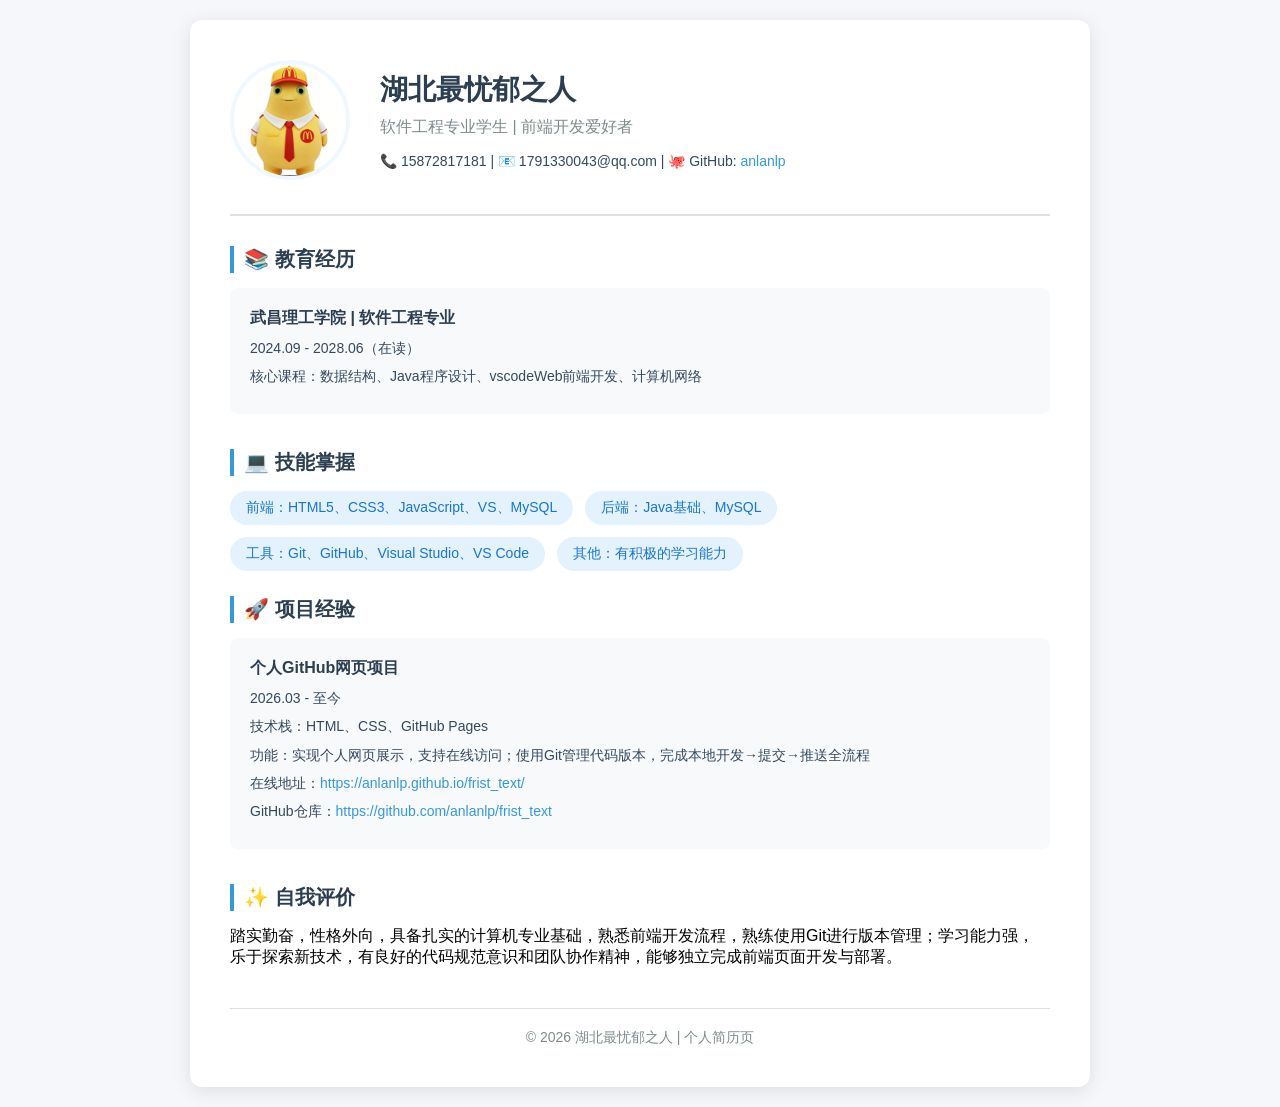
==== index.html @ 0f2cd78d "修复 404：将 index.html 移到仓库根目录，添加 .gitignore" ====
﻿<!DOCTYPE html>
<html lang="zh-CN">
<head>
    <meta charset="UTF-8">
    <meta name="viewport" content="width=device-width, initial-scale=1.0">
    <title>我的个人简历</title>
    <!-- 引入CSS样式 -->
    <link rel="stylesheet" href="style.css">
</head>
<body>
    <div class="resume-container">
        <header class="resume-header">
            <div class="avatar">
                <img src="avatar.jpg" alt="个人头像">
            </div>
            <div class="basic-info">
                <h1>湖北最忧郁之人</h1>
                <p class="job">软件工程专业学生 | 前端开发爱好者</p>
                <p class="contact">
                    📞 15872817181 | 📧 1791330043@qq.com | 🐙 GitHub: <a href="https://github.com/analanlp" target="_blank">anlanlp</a>
                </p>
            </div>
        </header>

        <main class="resume-main">
            <section class="resume-section">
                <h2>📚 教育经历</h2>
                <div class="section-item">
                    <h3>武昌理工学院 | 软件工程专业</h3>
                    <p>2024.09 - 2028.06（在读）</p>
                    <p>核心课程：数据结构、Java程序设计、vscodeWeb前端开发、计算机网络</p>
                </div>
            </section>

            <section class="resume-section">
                <h2>💻 技能掌握</h2>
                <div class="skills-list">
                    <div class="skill-item">前端：HTML5、CSS3、JavaScript、VS、MySQL</div>
                    <div class="skill-item">后端：Java基础、MySQL</div>
                    <div class="skill-item">工具：Git、GitHub、Visual Studio、VS Code</div>
                    <div class="skill-item">其他：有积极的学习能力</div>
                </div>
            </section>

            <section class="resume-section">
                <h2>🚀 项目经验</h2>
                <div class="section-item">
                    <h3>个人GitHub网页项目</h3>
                    <p>2026.03 - 至今</p>
                    <p>技术栈：HTML、CSS、GitHub Pages</p>
                    <p>功能：实现个人网页展示，支持在线访问；使用Git管理代码版本，完成本地开发→提交→推送全流程</p>
                    <p>在线地址：<a href="https://anlanlp.github.io/frist_text/" target="_blank">https://anlanlp.github.io/frist_text/</a></p>
                    <p>GitHub仓库：<a href="https://github.com/anlanlp/frist_text" target="_blank">https://github.com/anlanlp/frist_text</a></p>
                </div>
            </section>
            <section class="resume-section">
                <h2>✨ 自我评价</h2>
                <p>踏实勤奋，性格外向，具备扎实的计算机专业基础，熟悉前端开发流程，熟练使用Git进行版本管理；学习能力强，乐于探索新技术，有良好的代码规范意识和团队协作精神，能够独立完成前端页面开发与部署。</p>
            </section>
        </main>

        <footer class="resume-footer">
            <p>© 2026 湖北最忧郁之人 | 个人简历页</p>
        </footer>
    </div>
</body>
</html>
---- style.css ----
﻿/* 全局样式重置 */
* {
    margin: 0;
    padding: 0;
    box-sizing: border-box;
    font-family: "Microsoft YaHei", sans-serif;
}

body {
    background-color: #f5f7fa;
    padding: 20px;
}

/* 简历容器 */
.resume-container {
    max-width: 900px;
    margin: 0 auto;
    background: white;
    padding: 40px;
    border-radius: 12px;
    box-shadow: 0 4px 20px rgba(0, 0, 0, 0.1);
}

/* 头部样式 */
.resume-header {
    display: flex;
    align-items: center;
    gap: 30px;
    padding-bottom: 30px;
    border-bottom: 2px solid #e0e0e0;
    margin-bottom: 30px;
}

/* 头像样式 */
.avatar img {
    width: 120px;
    height: 120px;
    border-radius: 50%;
    object-fit: cover;
    border: 4px solid #f0f8ff;
}

/* 基本信息样式 */
.basic-info h1 {
    font-size: 28px;
    color: #2c3e50;
    margin-bottom: 8px;
}

.job {
    font-size: 16px;
    color: #7f8c8d;
    margin-bottom: 12px;
}

.contact {
    font-size: 14px;
    color: #34495e;
    line-height: 1.6;
}

    .contact a {
        color: #3498db;
        text-decoration: none;
    }

        .contact a:hover {
            text-decoration: underline;
        }

/* 主体样式 */
.resume-main {
    display: flex;
    flex-direction: column;
    gap: 25px;
}

/* 章节标题 */
.resume-section h2 {
    font-size: 20px;
    color: #2c3e50;
    margin-bottom: 15px;
    padding-left: 10px;
    border-left: 4px solid #3498db;
}

/* 章节内容 */
.section-item {
    background: #f8f9fa;
    padding: 20px;
    border-radius: 8px;
    margin-bottom: 10px;
}

    .section-item h3 {
        font-size: 16px;
        color: #2c3e50;
        margin-bottom: 8px;
    }

    .section-item p {
        font-size: 14px;
        color: #34495e;
        line-height: 1.6;
        margin-bottom: 6px;
    }

    .section-item a {
        color: #3498db;
        text-decoration: none;
    }

        .section-item a:hover {
            text-decoration: underline;
        }

/* 技能列表 */
.skills-list {
    display: flex;
    flex-wrap: wrap;
    gap: 12px;
}

.skill-item {
    background: #e3f2fd;
    color: #1976d2;
    padding: 8px 16px;
    border-radius: 20px;
    font-size: 14px;
}

/* 底部样式 */
.resume-footer {
    margin-top: 40px;
    padding-top: 20px;
    border-top: 1px solid #e0e0e0;
    text-align: center;
    font-size: 14px;
    color: #7f8c8d;
}
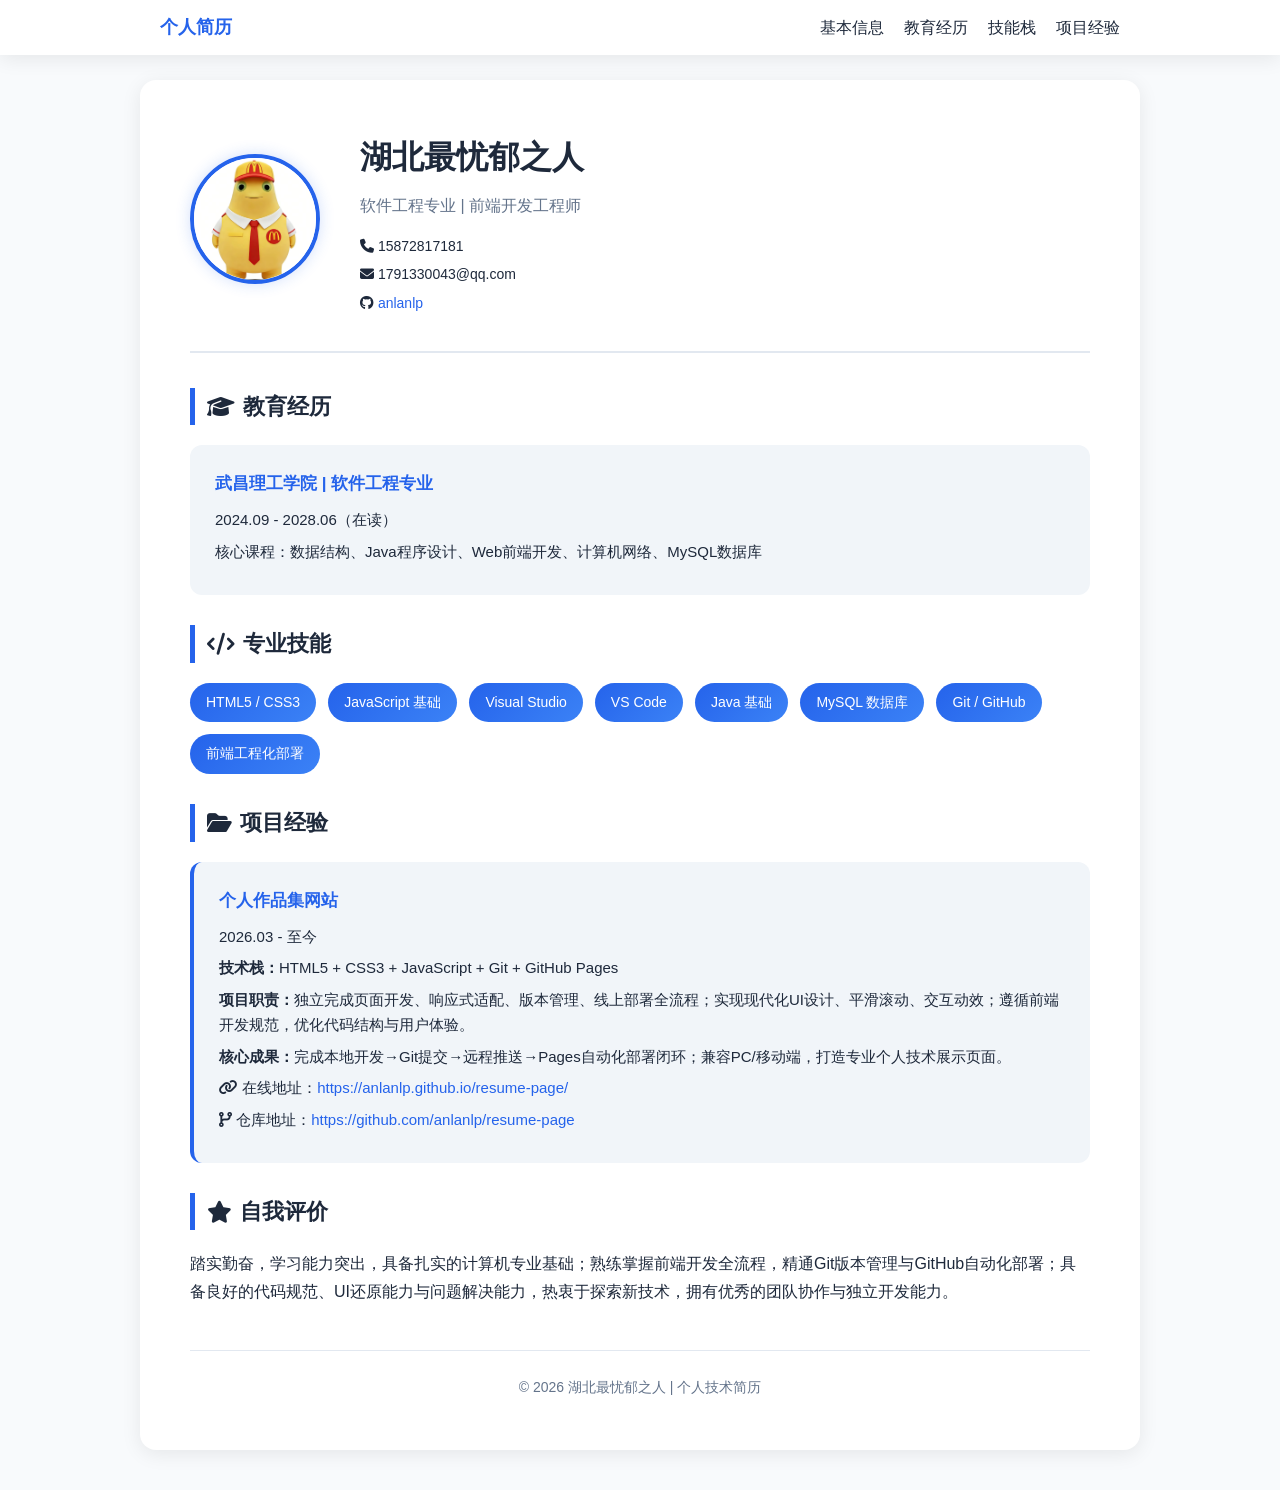
==== commit e996cff3: "上线终极高级版简历！" ====
--- a/index.html
+++ b/index.html
@@ -3,65 +3,102 @@
 <head>
     <meta charset="UTF-8">
     <meta name="viewport" content="width=device-width, initial-scale=1.0">
-    <title>我的个人简历</title>
-    <!-- 引入CSS样式 -->
+    <title>个人简历 | 前端开发</title>
     <link rel="stylesheet" href="style.css">
+    <!-- 引入图标库（显专业） -->
+    <link rel="stylesheet" href="https://cdn.bootcdn.net/ajax/libs/font-awesome/6.5.1/css/all.min.css">
 </head>
 <body>
-    <div class="resume-container">
+    <!-- 顶部导航栏（新增，高级感拉满） -->
+    <nav class="top-nav">
+        <div class="nav-wrap">
+            <span class="nav-title">个人简历</span>
+            <div class="nav-links">
+                <a href="#info">基本信息</a>
+                <a href="#edu">教育经历</a>
+                <a href="#skill">技能栈</a>
+                <a href="#project">项目经验</a>
+            </div>
+        </div>
+    </nav>
+
+    <div class="resume-container" id="info">
         <header class="resume-header">
             <div class="avatar">
                 <img src="avatar.jpg" alt="个人头像">
             </div>
             <div class="basic-info">
                 <h1>湖北最忧郁之人</h1>
-                <p class="job">软件工程专业学生 | 前端开发爱好者</p>
-                <p class="contact">
-                    📞 15872817181 | 📧 1791330043@qq.com | 🐙 GitHub: <a href="https://github.com/analanlp" target="_blank">anlanlp</a>
-                </p>
+                <p class="job">软件工程专业 | 前端开发工程师</p>
+                <div class="contact-list">
+                    <p><i class="fas fa-phone"></i> 15872817181</p>
+                    <p><i class="fas fa-envelope"></i> 1791330043@qq.com</p>
+                    <p><i class="fab fa-github"></i> <a href="https://github.com/anlanlp" target="_blank">anlanlp</a></p>
+                </div>
             </div>
         </header>
 
         <main class="resume-main">
-            <section class="resume-section">
-                <h2>📚 教育经历</h2>
+            <!-- 教育经历 -->
+            <section class="resume-section" id="edu">
+                <h2><i class="fas fa-graduation-cap"></i> 教育经历</h2>
                 <div class="section-item">
                     <h3>武昌理工学院 | 软件工程专业</h3>
-                    <p>2024.09 - 2028.06（在读）</p>
-                    <p>核心课程：数据结构、Java程序设计、vscodeWeb前端开发、计算机网络</p>
+                    <p class="time">2024.09 - 2028.06（在读）</p>
+                    <p>核心课程：数据结构、Java程序设计、Web前端开发、计算机网络、MySQL数据库</p>
                 </div>
             </section>
 
-            <section class="resume-section">
-                <h2>💻 技能掌握</h2>
-                <div class="skills-list">
-                    <div class="skill-item">前端：HTML5、CSS3、JavaScript、VS、MySQL</div>
-                    <div class="skill-item">后端：Java基础、MySQL</div>
-                    <div class="skill-item">工具：Git、GitHub、Visual Studio、VS Code</div>
-                    <div class="skill-item">其他：有积极的学习能力</div>
+            <!-- 技能掌握 -->
+            <section class="resume-section" id="skill">
+                <h2><i class="fas fa-code"></i> 专业技能</h2>
+                <div class="skills-grid">
+                    <div class="skill-tag">HTML5 / CSS3</div>
+                    <div class="skill-tag">JavaScript 基础</div>
+                    <div class="skill-tag">Visual Studio</div>
+                    <div class="skill-tag">VS Code</div>
+                    <div class="skill-tag">Java 基础</div>
+                    <div class="skill-tag">MySQL 数据库</div>
+                    <div class="skill-tag">Git / GitHub</div>
+                    <div class="skill-tag">前端工程化部署</div>
                 </div>
             </section>
 
-            <section class="resume-section">
-                <h2>🚀 项目经验</h2>
-                <div class="section-item">
-                    <h3>个人GitHub网页项目</h3>
-                    <p>2026.03 - 至今</p>
-                    <p>技术栈：HTML、CSS、GitHub Pages</p>
-                    <p>功能：实现个人网页展示，支持在线访问；使用Git管理代码版本，完成本地开发→提交→推送全流程</p>
-                    <p>在线地址：<a href="https://anlanlp.github.io/frist_text/" target="_blank">https://anlanlp.github.io/frist_text/</a></p>
-                    <p>GitHub仓库：<a href="https://github.com/anlanlp/frist_text" target="_blank">https://github.com/anlanlp/frist_text</a></p>
+            <!-- 项目经验（重点优化！显得技术超强） -->
+            <section class="resume-section" id="project">
+                <h2><i class="fas fa-folder-open"></i> 项目经验</h2>
+                <div class="section-item project-item">
+                    <h3>个人作品集网站</h3>
+                    <p class="time">2026.03 - 至今</p>
+                    <p><strong>技术栈：</strong>HTML5 + CSS3 + JavaScript + Git + GitHub Pages</p>
+                    <p><strong>项目职责：</strong>独立完成页面开发、响应式适配、版本管理、线上部署全流程；实现现代化UI设计、平滑滚动、交互动效；遵循前端开发规范，优化代码结构与用户体验。</p>
+                    <p><strong>核心成果：</strong>完成本地开发→Git提交→远程推送→Pages自动化部署闭环；兼容PC/移动端，打造专业个人技术展示页面。</p>
+                    <p>
+                        <i class="fas fa-link"></i> 
+                        在线地址：<a href="https://anlanlp.github.io/resume-page/" target="_blank">https://anlanlp.github.io/resume-page/</a>
+                    </p>
+                    <p>
+                        <i class="fas fa-code-branch"></i> 
+                        仓库地址：<a href="https://github.com/anlanlp/resume-page" target="_blank">https://github.com/anlanlp/resume-page</a>
+                    </p>
                 </div>
             </section>
+
+            <!-- 自我评价 -->
             <section class="resume-section">
-                <h2>✨ 自我评价</h2>
-                <p>踏实勤奋，性格外向，具备扎实的计算机专业基础，熟悉前端开发流程，熟练使用Git进行版本管理；学习能力强，乐于探索新技术，有良好的代码规范意识和团队协作精神，能够独立完成前端页面开发与部署。</p>
+                <h2><i class="fas fa-star"></i> 自我评价</h2>
+                <p>踏实勤奋，学习能力突出，具备扎实的计算机专业基础；熟练掌握前端开发全流程，精通Git版本管理与GitHub自动化部署；具备良好的代码规范、UI还原能力与问题解决能力，热衷于探索新技术，拥有优秀的团队协作与独立开发能力。</p>
             </section>
         </main>
 
         <footer class="resume-footer">
-            <p>© 2026 湖北最忧郁之人 | 个人简历页</p>
+            <p>© 2026 湖北最忧郁之人 | 个人技术简历</p>
+            <!-- 返回顶部按钮（新增交互） -->
+            <button id="backTop" class="back-top">↑</button>
         </footer>
     </div>
+
+    <!-- 新增JS交互（显技术） -->
+    <script src="script.js"></script>
 </body>
 </html>
--- a/style.css
+++ b/style.css
@@ -1,140 +1,250 @@
-﻿/* 全局样式重置 */
+﻿/* 全局初始化 + CSS变量（企业级规范） */
+:root {
+    --main-color: #2563eb;
+    --bg-color: #f8fafc;
+    --card-color: #ffffff;
+    --text-color: #1e293b;
+    --gray-color: #64748b;
+    --shadow: 0 4px 20px rgba(0, 0, 0, 0.08);
+    --transition: all 0.3s ease;
+}
+
 * {
     margin: 0;
     padding: 0;
     box-sizing: border-box;
-    font-family: "Microsoft YaHei", sans-serif;
+    font-family: "Microsoft YaHei", "Segoe UI", sans-serif;
+    scroll-behavior: smooth;
 }
 
 body {
-    background-color: #f5f7fa;
-    padding: 20px;
-}
+    background-color: var(--bg-color);
+    color: var(--text-color);
+    line-height: 1.7;
+}
+
+/* 顶部导航栏（高级感核心） */
+.top-nav {
+    position: fixed;
+    top: 0;
+    width: 100%;
+    background: var(--card-color);
+    box-shadow: var(--shadow);
+    z-index: 999;
+    padding: 12px 0;
+}
+
+.nav-wrap {
+    max-width: 1000px;
+    margin: 0 auto;
+    display: flex;
+    justify-content: space-between;
+    align-items: center;
+    padding: 0 20px;
+}
+
+.nav-title {
+    font-size: 18px;
+    font-weight: bold;
+    color: var(--main-color);
+}
+
+.nav-links {
+    display: flex;
+    gap: 20px;
+}
+
+    .nav-links a {
+        color: var(--text-color);
+        text-decoration: none;
+        transition: var(--transition);
+    }
+
+        .nav-links a:hover {
+            color: var(--main-color);
+        }
 
 /* 简历容器 */
 .resume-container {
-    max-width: 900px;
-    margin: 0 auto;
-    background: white;
-    padding: 40px;
-    border-radius: 12px;
-    box-shadow: 0 4px 20px rgba(0, 0, 0, 0.1);
+    max-width: 1000px;
+    margin: 80px auto 40px;
+    background: var(--card-color);
+    padding: 50px;
+    border-radius: 16px;
+    box-shadow: var(--shadow);
 }
 
 /* 头部样式 */
 .resume-header {
     display: flex;
     align-items: center;
-    gap: 30px;
-    padding-bottom: 30px;
-    border-bottom: 2px solid #e0e0e0;
-    margin-bottom: 30px;
-}
-
-/* 头像样式 */
+    gap: 40px;
+    padding-bottom: 35px;
+    border-bottom: 2px solid #e2e8f0;
+    margin-bottom: 35px;
+    flex-wrap: wrap;
+}
+
 .avatar img {
-    width: 120px;
-    height: 120px;
+    width: 130px;
+    height: 130px;
     border-radius: 50%;
     object-fit: cover;
-    border: 4px solid #f0f8ff;
-}
-
-/* 基本信息样式 */
+    border: 4px solid var(--main-color);
+    box-shadow: 0 0 15px rgba(37, 99, 235, 0.2);
+}
+
 .basic-info h1 {
-    font-size: 28px;
-    color: #2c3e50;
+    font-size: 32px;
+    color: var(--text-color);
     margin-bottom: 8px;
 }
 
 .job {
     font-size: 16px;
-    color: #7f8c8d;
-    margin-bottom: 12px;
-}
-
-.contact {
-    font-size: 14px;
-    color: #34495e;
-    line-height: 1.6;
-}
-
-    .contact a {
-        color: #3498db;
+    color: var(--gray-color);
+    margin-bottom: 15px;
+}
+
+.contact-list {
+    display: flex;
+    flex-direction: column;
+    gap: 5px;
+    font-size: 14px;
+    color: var(--text-color);
+}
+
+    .contact-list a {
+        color: var(--main-color);
         text-decoration: none;
     }
 
-        .contact a:hover {
-            text-decoration: underline;
-        }
-
-/* 主体样式 */
+/* 主体内容 */
 .resume-main {
     display: flex;
     flex-direction: column;
-    gap: 25px;
+    gap: 30px;
 }
 
 /* 章节标题 */
 .resume-section h2 {
-    font-size: 20px;
-    color: #2c3e50;
-    margin-bottom: 15px;
-    padding-left: 10px;
-    border-left: 4px solid #3498db;
-}
-
-/* 章节内容 */
+    font-size: 22px;
+    color: var(--text-color);
+    margin-bottom: 20px;
+    padding-left: 12px;
+    border-left: 5px solid var(--main-color);
+    display: flex;
+    align-items: center;
+    gap: 8px;
+}
+
+/* 内容卡片 */
 .section-item {
-    background: #f8f9fa;
-    padding: 20px;
-    border-radius: 8px;
-    margin-bottom: 10px;
-}
+    background: #f1f5f9;
+    padding: 25px;
+    border-radius: 12px;
+    transition: var(--transition);
+}
+
+    .section-item:hover {
+        transform: translateY(-3px);
+        box-shadow: var(--shadow);
+    }
 
     .section-item h3 {
-        font-size: 16px;
-        color: #2c3e50;
+        font-size: 17px;
+        color: var(--main-color);
         margin-bottom: 8px;
     }
 
-    .section-item p {
-        font-size: 14px;
-        color: #34495e;
-        line-height: 1.6;
-        margin-bottom: 6px;
-    }
-
-    .section-item a {
-        color: #3498db;
-        text-decoration: none;
-    }
-
-        .section-item a:hover {
-            text-decoration: underline;
-        }
-
-/* 技能列表 */
-.skills-list {
+.time {
+    color: var(--gray-color);
+    font-size: 14px;
+    margin-bottom: 8px;
+}
+
+.section-item p {
+    font-size: 15px;
+    color: var(--text-color);
+    margin-bottom: 6px;
+}
+
+.section-item a {
+    color: var(--main-color);
+    text-decoration: none;
+}
+
+/* 技能标签（高级网格布局） */
+.skills-grid {
     display: flex;
     flex-wrap: wrap;
     gap: 12px;
 }
 
-.skill-item {
-    background: #e3f2fd;
-    color: #1976d2;
+.skill-tag {
+    background: linear-gradient(135deg, #2563eb, #3b82f6);
+    color: white;
     padding: 8px 16px;
     border-radius: 20px;
     font-size: 14px;
-}
-
-/* 底部样式 */
+    transition: var(--transition);
+}
+
+    .skill-tag:hover {
+        transform: scale(1.05);
+    }
+
+/* 项目卡片强化 */
+.project-item {
+    border-left: 4px solid var(--main-color);
+}
+
+/* 底部 */
 .resume-footer {
-    margin-top: 40px;
-    padding-top: 20px;
-    border-top: 1px solid #e0e0e0;
+    margin-top: 45px;
+    padding-top: 25px;
+    border-top: 1px solid #e2e8f0;
     text-align: center;
     font-size: 14px;
-    color: #7f8c8d;
-}
+    color: var(--gray-color);
+    position: relative;
+}
+
+/* 返回顶部按钮 */
+.back-top {
+    position: fixed;
+    bottom: 30px;
+    right: 30px;
+    width: 45px;
+    height: 45px;
+    border-radius: 50%;
+    background: var(--main-color);
+    color: white;
+    border: none;
+    font-size: 18px;
+    cursor: pointer;
+    display: none;
+    transition: var(--transition);
+    box-shadow: var(--shadow);
+}
+
+    .back-top:hover {
+        background: #1d4ed8;
+    }
+
+/* 响应式适配（手机/平板都能用，显技术） */
+@media (max-width: 768px) {
+    .resume-container {
+        margin: 70px 15px 20px;
+        padding: 30px 20px;
+    }
+
+    .resume-header {
+        justify-content: center;
+        text-align: center;
+    }
+
+    .nav-links {
+        display: none;
+    }
+}
